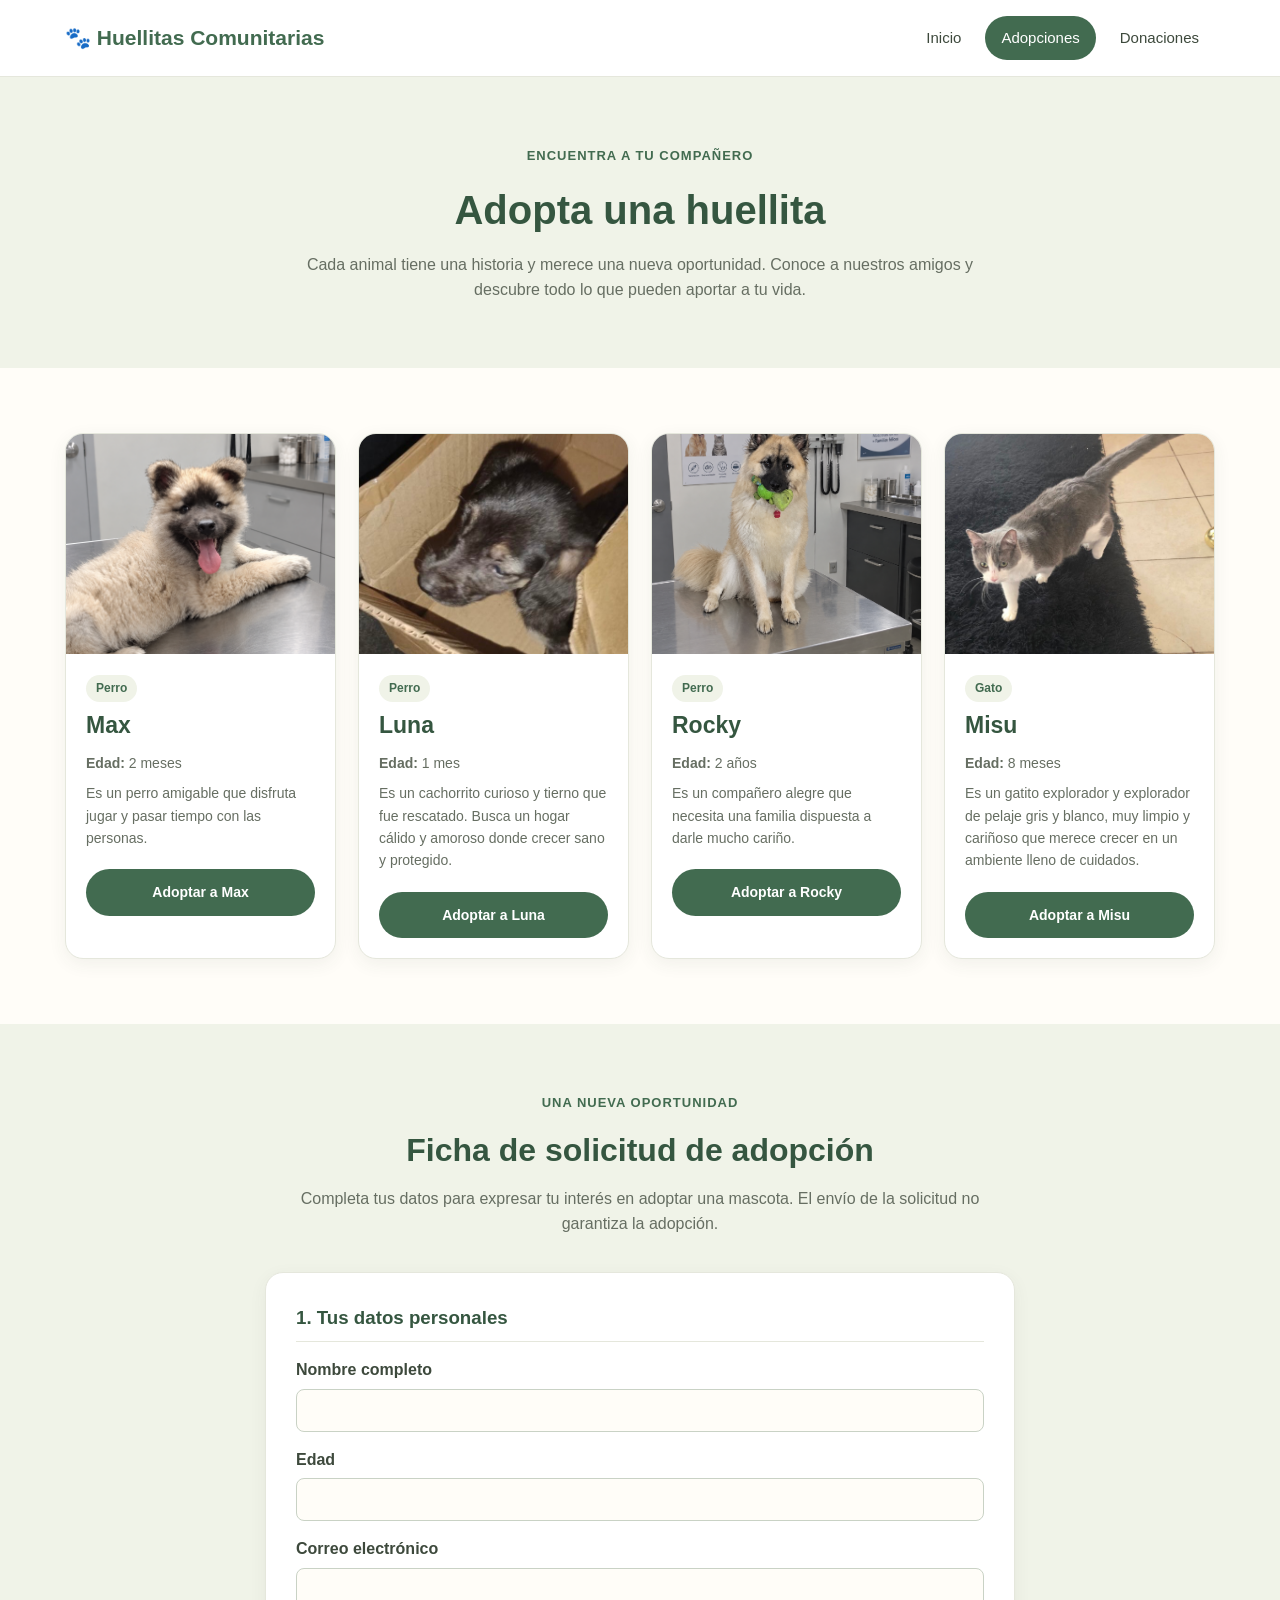
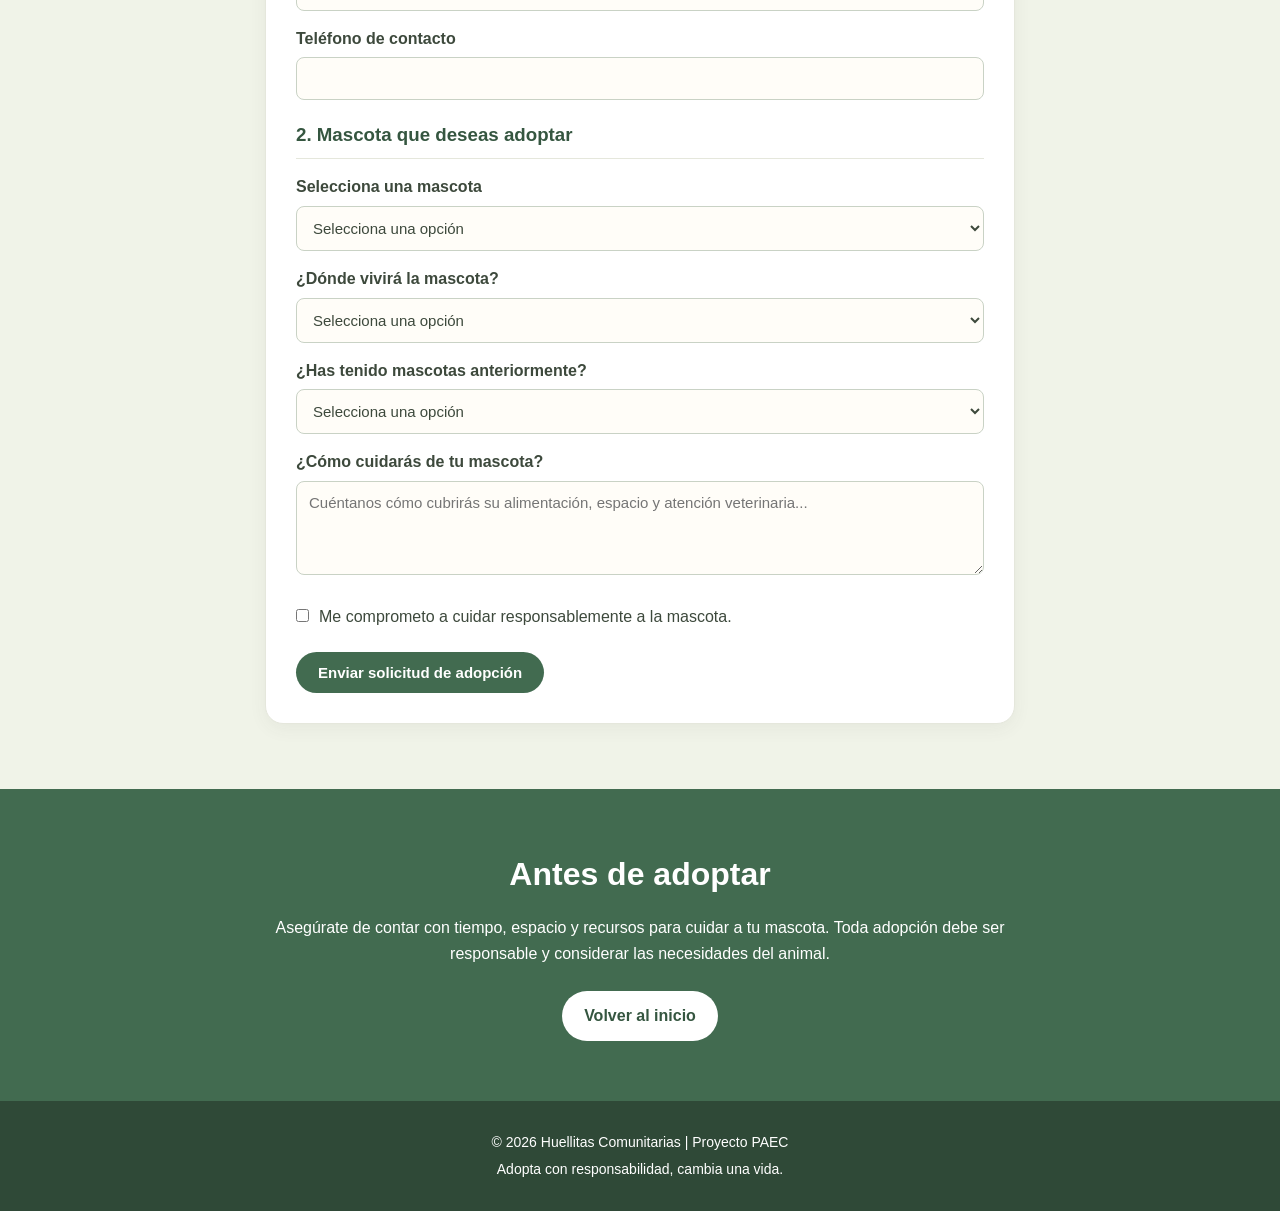
==== adopciones.html @ e8e5319f "Proyecto finalizado" ====
<!DOCTYPE html>
<html lang="es">
<head>
    <meta charset="UTF-8">
    <meta name="viewport" content="width=device-width, initial-scale=1.0">
    <title>Huellitas Comunitarias | Adopciones</title>
    <link rel="stylesheet" href="estilo.css">

    <style>
        .formulario-con-mensaje {
            display: flex;
            align-items: flex-start;
            gap: 24px;
            flex-wrap: wrap;
        }

        .formulario-con-mensaje .formulario {
            flex: 2;
            min-width: 280px;
        }

        .mensaje-enviado {
            flex: 1;
            min-width: 200px;
            padding: 22px;
            background: #e8f5e9;
            border: 2px solid #6a994e;
            border-radius: 12px;
            color: #386641;
            text-align: center;
            position: sticky;
            top: 20px;
        }

        .mensaje-enviado h3 {
            margin-top: 0;
        }

        .mensaje-enviado[hidden] {
            display: none;
        }

        @media (max-width: 650px) {
            .formulario-con-mensaje {
                flex-direction: column;
            }

            .formulario-con-mensaje .formulario,
            .mensaje-enviado {
                width: 100%;
                min-width: 0;
            }
        }
    </style>
</head>

<body>

<header>
    <div class="contenedor encabezado">
        <a href="index.html" class="logo">🐾 Huellitas Comunitarias</a>

        <nav aria-label="Menú principal">
            <a href="index.html">Inicio</a>
            <a href="adopciones.html" class="activo">Adopciones</a>
            <a href="donaciones.html">Donaciones</a>
        </nav>
    </div>
</header>

<main>

    <section class="cabecera-pagina">
        <span class="etiqueta">Encuentra a tu compañero</span>

        <h1>Adopta una huellita</h1>

        <p>
            Cada animal tiene una historia y merece una nueva
            oportunidad. Conoce a nuestros amigos y descubre
            todo lo que pueden aportar a tu vida.
        </p>
    </section>

    <section class="seccion contenedor">
        <div class="galeria">

            <article class="mascota">
                <img src="Imagenes/perrito2.png" alt="Perro de color dorado">

                <div class="mascota-info">
                    <span class="tipo">Perro</span>
                    <h2>Max</h2>
                    <p><strong>Edad:</strong> 2 meses </p>

                    <p>
                        Es un perro amigable que disfruta jugar
                        y pasar tiempo con las personas.
                    </p>

                    <a href="#ficha-adopcion"
                       class="boton boton-completo"
                       onclick="seleccionarMascota('Max')">
                        Adoptar a Max
                    </a>
                </div>
            </article>

            <article class="mascota">
                <img src="Imagenes/PERRO.jpeg" alt="Gato de pelaje gris">

                <div class="mascota-info">
                    <span class="tipo">Perro</span>
                    <h2>Luna</h2>
                    <p><strong>Edad:</strong> 1 mes</p>

                    <p>
Es un cachorrito curioso y tierno que fue rescatado. Busca un hogar cálido y amoroso donde crecer sano y protegido.
                    </p>

                    <a href="#ficha-adopcion"
                       class="boton boton-completo"
                       onclick="seleccionarMascota('Luna')">
                        Adoptar a Luna
                    </a>
                </div>
            </article>

            <article class="mascota">
                <img src="Imagenes/perrito.png" alt="Perro de color café">

                <div class="mascota-info">
                    <span class="tipo">Perro</span>
                    <h2>Rocky</h2>
                    <p><strong>Edad:</strong> 2 años</p>

                    <p>
                        Es un compañero alegre que necesita una
                        familia dispuesta a darle mucho cariño.
                    </p>

                    <a href="#ficha-adopcion"
                       class="boton boton-completo"
                       onclick="seleccionarMascota('Rocky')">
                        Adoptar a Rocky
                    </a>
                </div>
            </article>

            <article class="mascota">
                <img src="Imagenes/gato.jpeg" alt="Gato de pelaje claro">

                <div class="mascota-info">
                    <span class="tipo">Gato</span>
                    <h2>Misu</h2>
                    <p><strong>Edad:</strong> 8 meses</p>

                    <p>
                      Es un gatito explorador y explorador de pelaje gris y blanco, muy limpio y cariñoso que merece crecer en un ambiente lleno de cuidados.
                    </p>

                    <a href="#ficha-adopcion"
                       class="boton boton-completo"
                       onclick="seleccionarMascota('Michi')">
                        Adoptar a Misu
                    </a>
                </div>
            </article>

        </div>
    </section>

    <section class="seccion fondo-claro" id="ficha-adopcion">
        <div class="contenedor formulario-contenedor">

            <div class="titulo-seccion">
                <span class="etiqueta">Una nueva oportunidad</span>

                <h2>Ficha de solicitud de adopción</h2>

                <p>
                    Completa tus datos para expresar tu interés
                    en adoptar una mascota. El envío de la solicitud
                    no garantiza la adopción.
                </p>
            </div>

            <div class="formulario-con-mensaje">

                <form id="form-adopcion" class="formulario">

                    <h3>1. Tus datos personales</h3>

                    <label for="nombre-adopcion">Nombre completo</label>
                    <input type="text"
                           id="nombre-adopcion"
                           name="Nombre"
                           autocomplete="name"
                           required>

                    <label for="edad-adopcion">Edad</label>
                    <input type="number"
                           id="edad-adopcion"
                           name="Edad"
                           min="18"
                           required>

                    <label for="correo-adopcion">Correo electrónico</label>
                    <input type="email"
                           id="correo-adopcion"
                           name="Correo"
                           autocomplete="email"
                           required>

                    <label for="telefono-adopcion">Teléfono de contacto</label>
                    <input type="tel"
                           id="telefono-adopcion"
                           name="Telefono"
                           autocomplete="tel"
                           required>

                    <h3>2. Mascota que deseas adoptar</h3>

                    <label for="mascota-elegida">
                        Selecciona una mascota
                    </label>

                    <select id="mascota-elegida"
                            name="Mascota"
                            required>
                        <option value="">Selecciona una opción</option>
                        <option value="Max">Max - Perro</option>
                        <option value="Luna">Luna - Gata</option>
                        <option value="Rocky">Rocky - Perro</option>
                        <option value="Michi">Michi - Gato</option>
                    </select>

                    <label for="tipo-vivienda">
                        ¿Dónde vivirá la mascota?
                    </label>

                    <select id="tipo-vivienda"
                            name="Vivienda"
                            required>
                        <option value="">Selecciona una opción</option>
                        <option value="Casa">Casa</option>
                        <option value="Departamento">Departamento</option>
                        <option value="Otro">Otro</option>
                    </select>

                    <label for="experiencia">
                        ¿Has tenido mascotas anteriormente?
                    </label>

                    <select id="experiencia"
                            name="Experiencia"
                            required>
                        <option value="">Selecciona una opción</option>
                        <option value="Si">Sí</option>
                        <option value="No">No</option>
                    </select>

                    <label for="cuidados">
                        ¿Cómo cuidarás de tu mascota?
                    </label>

                    <textarea id="cuidados"
                              name="Cuidados"
                              rows="4"
                              placeholder="Cuéntanos cómo cubrirás su alimentación, espacio y atención veterinaria..."
                              required></textarea>

                    <label class="aceptacion">
                        <input type="checkbox"
                               name="Compromiso"
                               value="Aceptado"
                               required>

                        <span>
                            Me comprometo a cuidar responsablemente
                            a la mascota.
                        </span>
                    </label>

                    <button type="submit" class="boton">
                        Enviar solicitud de adopción
                    </button>

                </form>

                <aside id="mensaje-adopcion"
                       class="mensaje-enviado"
                       role="status"
                       aria-live="polite"
                       hidden>
                    <h3>Solicitud Enviada</h3>
                    <p>
                        Gracias por tu interés en adoptar.
                        Hemos registrado tu solicitud correctamente.
                    </p>
                    <p>¡Gracias por darle una oportunidad a una huellita!</p>
                </aside>

            </div>
        </div>
    </section>

    <section class="mensaje">
        <div class="contenedor">
            <h2>Antes de adoptar</h2>

            <p>
                Asegúrate de contar con tiempo, espacio y recursos
                para cuidar a tu mascota. Toda adopción debe ser
                responsable y considerar las necesidades del animal.
            </p>

            <a href="index.html" class="boton">
                Volver al inicio
            </a>
        </div>
    </section>

</main>

<footer>
    <p>© 2026 Huellitas Comunitarias | Proyecto PAEC</p>
    <p>Adopta con responsabilidad, cambia una vida.</p>
</footer>

<script>
    function seleccionarMascota(nombre) {
        document.getElementById("mascota-elegida").value = nombre;

        document.getElementById("ficha-adopcion").scrollIntoView({
            behavior: "smooth"
        });
    }

    document.getElementById("form-adopcion").addEventListener("submit", function(event) {
        event.preventDefault();

        const mensaje = document.getElementById("mensaje-adopcion");
        mensaje.hidden = false;

        mensaje.scrollIntoView({
            behavior: "smooth",
            block: "center"
        });
    });
</script>

</body>
</html>
---- estilo.css ----
/* ========================================
   CONFIGURACION GENERAL
======================================== */

* {
    margin: 0;
    padding: 0;
    box-sizing: border-box;
}

html {
    scroll-behavior: smooth;
    scroll-padding-top: 100px;
}

body {
    font-family: Arial, Helvetica, sans-serif;
    background-color: #FFFDF8;
    color: #3D493C;
    line-height: 1.6;
}

img {
    max-width: 100%;
    display: block;
}

a {
    text-decoration: none;
    color: inherit;
}

.contenedor {
    width: 90%;
    max-width: 1150px;
    margin: 0 auto;
}

/* ========================================
   ENCABEZADO Y MENU
======================================== */

header {
    background-color: #FFFFFF;
    border-bottom: 1px solid #E5E7DC;
    position: sticky;
    top: 0;
    z-index: 10;
}

.encabezado {
    min-height: 76px;
    display: flex;
    justify-content: space-between;
    align-items: center;
    gap: 20px;
}

.logo {
    color: #426B50;
    font-size: 21px;
    font-weight: bold;
}

nav {
    display: flex;
    align-items: center;
    gap: 8px;
}

nav a {
    padding: 10px 16px;
    border-radius: 25px;
    font-size: 15px;
    transition: 0.3s;
}

nav a:hover,
nav a.activo {
    background-color: #426B50;
    color: #FFFFFF;
}

/* ========================================
   PORTADA DE INICIO
======================================== */

.portada {
    display: flex;
    align-items: center;
    justify-content: space-between;
    gap: 45px;
    padding: 70px 7%;
    background-color: #F0F3E8;
}

.portada-texto {
    flex: 1;
}

.portada-texto h1 {
    font-size: 46px;
    line-height: 1.15;
    margin: 18px 0;
    color: #355640;
}

.portada-texto p {
    font-size: 17px;
    margin-bottom: 25px;
    max-width: 550px;
}

.portada-imagen {
    flex: 1;
}

.portada-imagen img {
    width: 100%;
    height: 370px;
    object-fit: cover;
    border-radius: 25px;
}

/* ========================================
   ETIQUETAS Y TITULOS
======================================== */

.etiqueta {
    display: inline-block;
    color: #426B50;
    font-size: 13px;
    font-weight: bold;
    text-transform: uppercase;
    letter-spacing: 1px;
}

.titulo-seccion {
    text-align: center;
    max-width: 700px;
    margin: 0 auto 35px;
}

.titulo-seccion h2,
.acopio h2 {
    color: #355640;
    font-size: 32px;
    margin: 10px 0;
}

.titulo-seccion p {
    color: #666E62;
}

/* ========================================
   BOTONES
======================================== */

.botones {
    display: flex;
    flex-wrap: wrap;
    gap: 12px;
}

.boton {
    display: inline-block;
    background-color: #426B50;
    color: #FFFFFF;
    padding: 12px 22px;
    border-radius: 25px;
    font-weight: bold;
    text-align: center;
    transition: 0.3s;
}

.boton:hover {
    background-color: #2F4F3A;
    transform: translateY(-2px);
}

.boton-claro {
    background-color: #FFFFFF;
    color: #426B50;
    border: 1px solid #426B50;
}

.boton-claro:hover {
    background-color: #E4EBDD;
    color: #355640;
}

.boton-completo {
    width: 100%;
    margin-top: 12px;
    font-size: 14px;
}

/* ========================================
   SECCIONES Y TARJETAS
======================================== */

.seccion {
    padding-top: 65px;
    padding-bottom: 65px;
}

.tarjetas {
    display: grid;
    grid-template-columns: repeat(3, minmax(0, 1fr));
    gap: 25px;
}

.tarjeta {
    background-color: #FFFFFF;
    border: 1px solid #E5E7DC;
    border-radius: 18px;
    padding: 28px;
    box-shadow: 0 5px 18px rgba(61, 73, 60, 0.05);
}

.tarjeta h3 {
    color: #355640;
    font-size: 20px;
    margin: 12px 0;
}

.tarjeta p {
    color: #666E62;
    margin-bottom: 12px;
}

.icono {
    font-size: 38px;
}

.enlace {
    display: inline-block;
    color: #426B50;
    font-weight: bold;
    margin-top: 5px;
}

.enlace:hover {
    text-decoration: underline;
}

/* ========================================
   MENSAJE DE CONCIENTIZACION
======================================== */

.mensaje {
    padding: 60px 20px;
    text-align: center;
    background-color: #426B50;
    color: #FFFFFF;
}

.mensaje h2 {
    font-size: 32px;
    margin-bottom: 15px;
}

.mensaje p {
    max-width: 750px;
    margin: 0 auto 25px;
}

.mensaje .boton {
    background-color: #FFFFFF;
    color: #355640;
}

.mensaje .boton:hover {
    background-color: #E4EBDD;
}

/* ========================================
   ENCABEZADO DE PAGINAS
======================================== */

.cabecera-pagina {
    text-align: center;
    padding: 65px 20px;
    background-color: #F0F3E8;
}

.cabecera-pagina h1 {
    font-size: 40px;
    color: #355640;
    margin: 10px 0;
}

.cabecera-pagina p {
    max-width: 700px;
    margin: 0 auto;
    color: #666E62;
}

/* ========================================
   GALERIA DE MASCOTAS
======================================== */

.galeria {
    display: grid;
    grid-template-columns: repeat(4, minmax(0, 1fr));
    gap: 22px;
}

.mascota {
    background-color: #FFFFFF;
    border: 1px solid #E5E7DC;
    border-radius: 18px;
    overflow: hidden;
    box-shadow: 0 5px 18px rgba(61, 73, 60, 0.07);
    transition: 0.3s;
}

.mascota:hover {
    transform: translateY(-5px);
}

.mascota img {
    width: 100%;
    height: 220px;
    object-fit: cover;
}

.mascota-info {
    padding: 20px;
}

.mascota-info h2 {
    color: #355640;
    font-size: 23px;
    margin: 5px 0;
}

.mascota-info p {
    color: #666E62;
    font-size: 14px;
    margin: 8px 0;
}

.tipo {
    display: inline-block;
    color: #426B50;
    background-color: #F0F3E8;
    padding: 4px 10px;
    border-radius: 20px;
    font-size: 12px;
    font-weight: bold;
}

/* ========================================
   LISTAS DE DONACIONES
======================================== */

.lista {
    list-style-position: inside;
    color: #666E62;
}

.lista li {
    margin: 10px 0;
}

/* ========================================
   CENTRO DE ACOPIO
======================================== */

.fondo-claro {
    background-color: #F0F3E8;
}

.acopio {
    display: grid;
    grid-template-columns: 1fr 1fr;
    gap: 40px;
    align-items: center;
}

.datos-acopio {
    background-color: #FFFFFF;
    border: 1px solid #E5E7DC;
    border-radius: 18px;
    padding: 28px;
}

.datos-acopio h3 {
    color: #355640;
    font-size: 23px;
    margin-bottom: 15px;
}

.datos-acopio p {
    margin: 10px 0;
}

.nota {
    border-top: 1px solid #E5E7DC;
    padding-top: 15px;
    color: #666E62;
    font-size: 14px;
}

/* ========================================
   FORMULARIOS
======================================== */

.formulario-contenedor {
    max-width: 750px;
    margin: 0 auto;
}

.formulario {
    background-color: #FFFFFF;
    padding: 30px;
    border: 1px solid #E5E7DC;
    border-radius: 18px;
    box-shadow: 0 5px 18px rgba(61, 73, 60, 0.06);
}

.formulario h3 {
    color: #355640;
    margin: 20px 0 15px;
    padding-bottom: 8px;
    border-bottom: 1px solid #E5E7DC;
}

.formulario h3:first-child {
    margin-top: 0;
}

.formulario label {
    display: block;
    font-weight: bold;
    margin: 15px 0 6px;
    color: #3D493C;
}

.formulario input:not([type="checkbox"]),
.formulario select,
.formulario textarea {
    width: 100%;
    padding: 12px;
    border: 1px solid #C9D2C5;
    border-radius: 8px;
    font-family: Arial, Helvetica, sans-serif;
    font-size: 15px;
    background-color: #FFFDF8;
    color: #3D493C;
}

.formulario input:focus,
.formulario select:focus,
.formulario textarea:focus {
    outline: 2px solid #426B50;
    outline-offset: 2px;
}

.formulario textarea {
    resize: vertical;
}

.formulario .aceptacion {
    display: flex;
    align-items: flex-start;
    gap: 10px;
    font-weight: normal;
    margin: 22px 0;
}

.formulario .aceptacion input {
    margin-top: 5px;
    accent-color: #426B50;
}

.formulario .aceptacion span {
    flex: 1;
}

.formulario button {
    border: none;
    cursor: pointer;
    font-family: Arial, Helvetica, sans-serif;
    font-size: 15px;
}

/* ========================================
   PIE DE PAGINA
======================================== */

footer {
    background-color: #2F4937;
    color: #FFFFFF;
    padding: 25px 15px;
    text-align: center;
    font-size: 14px;
}

footer p {
    margin: 5px 0;
}

/* ========================================
   ADAPTACION PARA TABLETAS
======================================== */

@media (max-width: 950px) {
    .galeria {
        grid-template-columns: repeat(2, minmax(0, 1fr));
    }

    .tarjetas {
        grid-template-columns: repeat(2, minmax(0, 1fr));
    }

    .portada {
        padding: 50px 5%;
        gap: 25px;
    }

    .portada-texto h1 {
        font-size: 36px;
    }
}

/* ========================================
   ADAPTACION PARA CELULARES
======================================== */

@media (max-width: 650px) {
    .encabezado {
        flex-direction: column;
        padding: 16px 0;
        gap: 12px;
    }

    .logo {
        font-size: 19px;
    }

    nav {
        width: 100%;
        justify-content: center;
        flex-wrap: wrap;
    }

    nav a {
        padding: 8px 12px;
        font-size: 14px;
    }

    .portada {
        flex-direction: column;
        padding: 40px 6%;
    }

    .portada-texto h1 {
        font-size: 34px;
    }

    .portada-imagen img {
        height: 260px;
    }

    .galeria,
    .tarjetas,
    .acopio {
        grid-template-columns: 1fr;
    }

    .cabecera-pagina h1 {
        font-size: 32px;
    }

    .titulo-seccion h2,
    .acopio h2,
    .mensaje h2 {
        font-size: 27px;
    }

    .seccion {
        padding-top: 45px;
        padding-bottom: 45px;
    }

    .botones {
        flex-direction: column;
    }

    .botones .boton {
        width: 100%;
    }

    .formulario {
        padding: 20px;
    }
}

/* Formulario y mensaje de confirmación */
.formulario-con-mensaje {
    display: flex;
    align-items: flex-start;
    gap: 25px;
    flex-wrap: wrap;
}

.formulario-con-mensaje form {
    flex: 2;
    min-width: 280px;
}

.mensaje-enviado {
    flex: 1;
    min-width: 200px;
    padding: 25px;
    background-color: #e4f3df;
    border: 2px solid #5b8c55;
    border-radius: 12px;
    color: #315b31;
    text-align: center;
    position: sticky;
    top: 20px;
}

.mensaje-enviado h3 {
    margin-top: 0;
    font-size: 22px;
}

.mensaje-enviado p {
    margin-bottom: 0;
    line-height: 1.5;
}

.mensaje-enviado[hidden] {
    display: none;
}

@media (max-width: 650px) {
    .formulario-con-mensaje {
        flex-direction: column;
    }

    .formulario-con-mensaje form,
    .mensaje-enviado {
        width: 100%;
        box-sizing: border-box;
    }
}
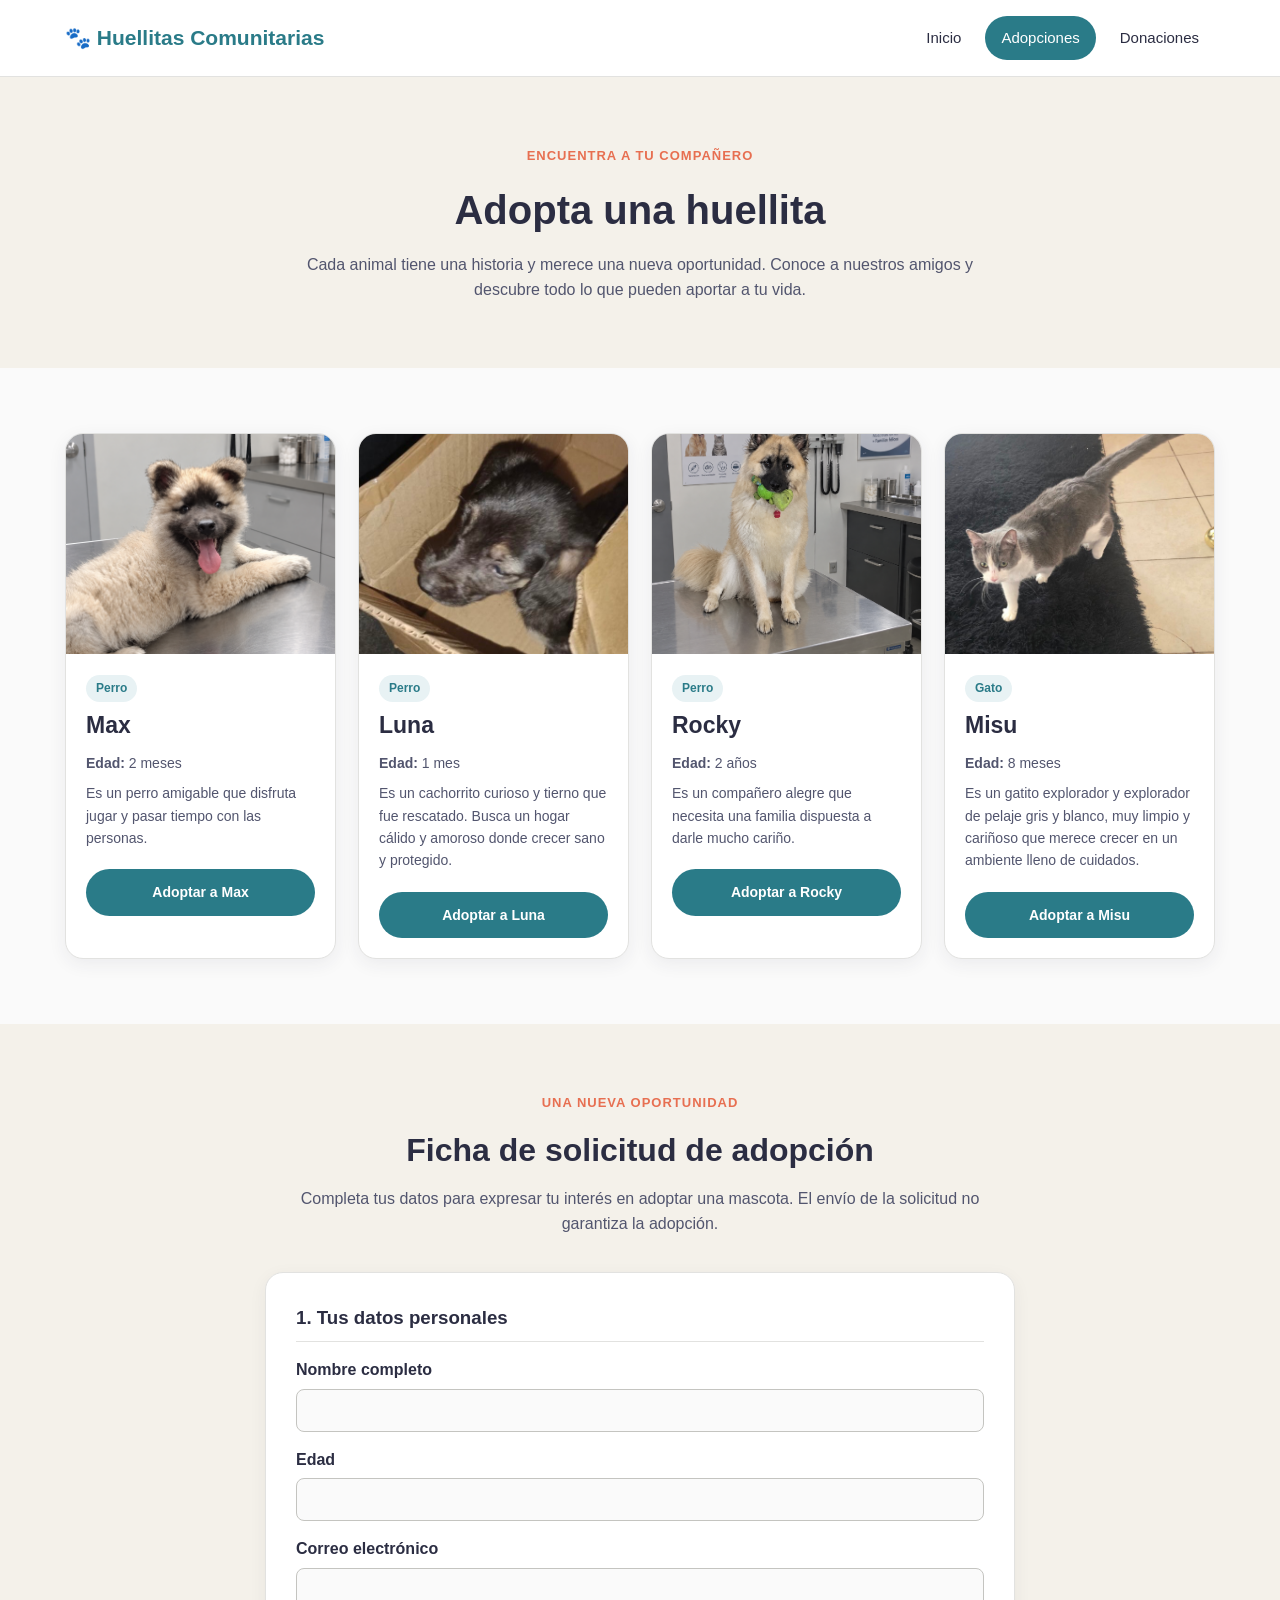
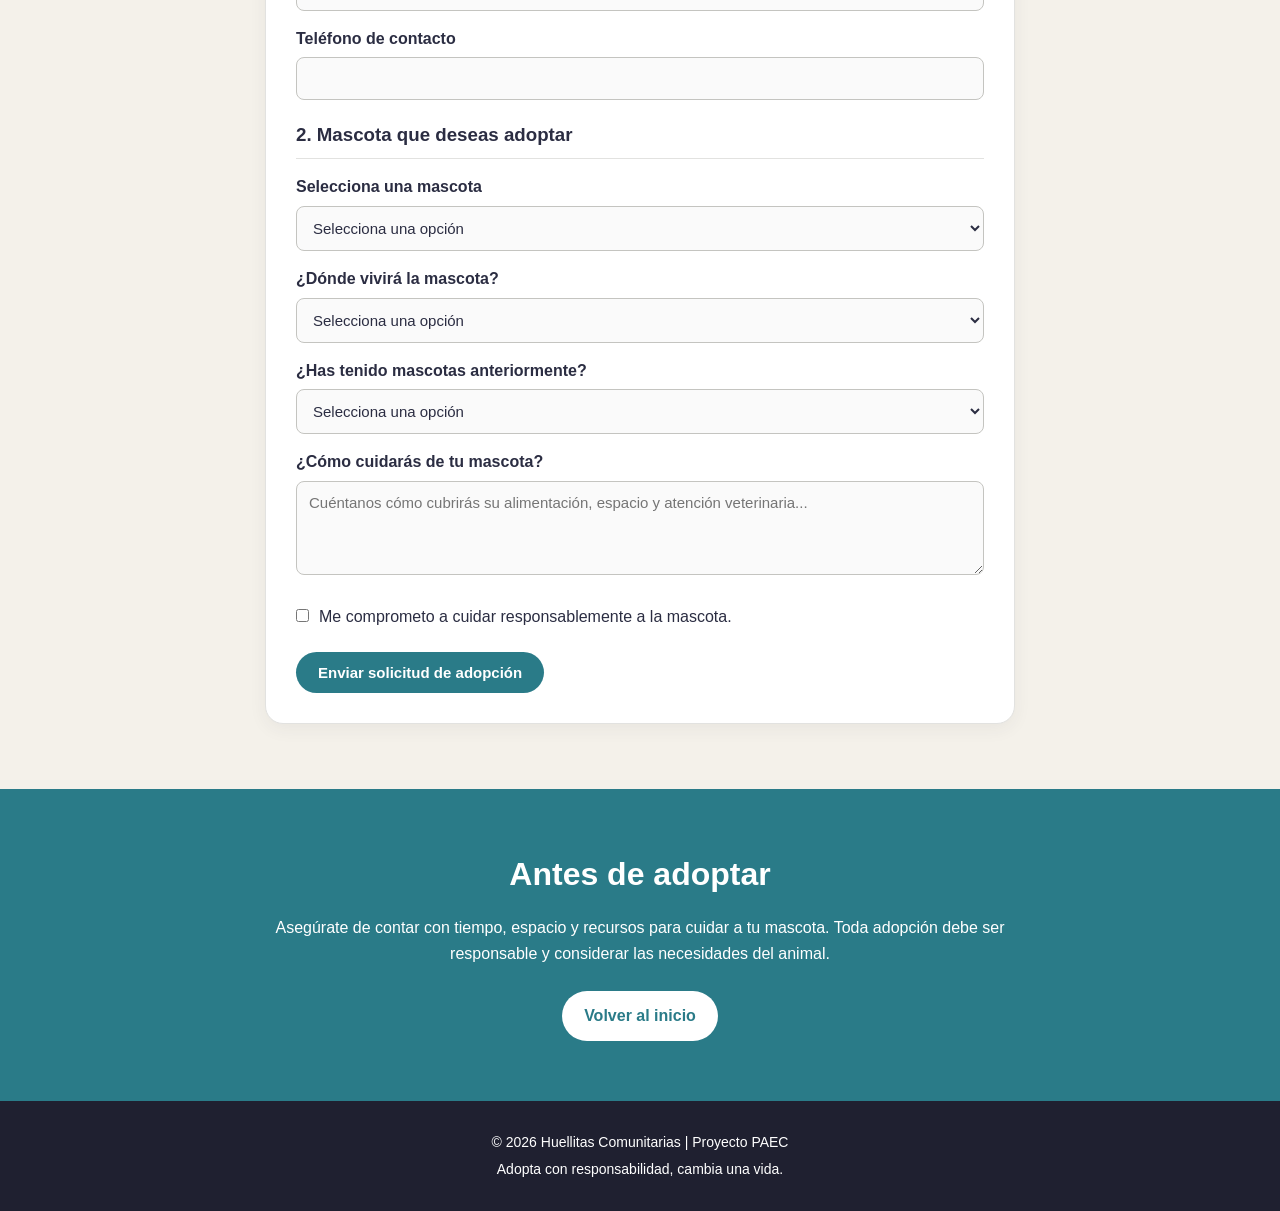
==== commit 1f113458: "Cambio de colores en el diseño" ====
--- a/adopciones.html
+++ b/adopciones.html
@@ -23,10 +23,10 @@
             flex: 1;
             min-width: 200px;
             padding: 22px;
-            background: #e8f5e9;
-            border: 2px solid #6a994e;
+            background: #E8F5E9;
+            border: 2px solid #2A7B88;
             border-radius: 12px;
-            color: #386641;
+            color: #1F5963;
             text-align: center;
             position: sticky;
             top: 20px;
@@ -351,4 +351,4 @@
 </script>
 
 </body>
-</html>
+</html>
--- a/estilo.css
+++ b/estilo.css
@@ -1,8 +1,3 @@
-
-/* ========================================
-   CONFIGURACION GENERAL
-======================================== */
-
 * {
     margin: 0;
     padding: 0;
@@ -16,8 +11,8 @@
 
 body {
     font-family: Arial, Helvetica, sans-serif;
-    background-color: #FFFDF8;
-    color: #3D493C;
+    background-color: #FAFAFA;
+    color: #2B2D42;
     line-height: 1.6;
 }
 
@@ -36,14 +31,9 @@
     max-width: 1150px;
     margin: 0 auto;
 }
-
-/* ========================================
-   ENCABEZADO Y MENU
-======================================== */
-
 header {
     background-color: #FFFFFF;
-    border-bottom: 1px solid #E5E7DC;
+    border-bottom: 1px solid #E2E2E0;
     position: sticky;
     top: 0;
     z-index: 10;
@@ -58,7 +48,7 @@
 }
 
 .logo {
-    color: #426B50;
+    color: #2A7B88;
     font-size: 21px;
     font-weight: bold;
 }
@@ -74,25 +64,21 @@
     border-radius: 25px;
     font-size: 15px;
     transition: 0.3s;
+    color: #2B2D42;
 }
 
 nav a:hover,
 nav a.activo {
-    background-color: #426B50;
+    background-color: #2A7B88;
     color: #FFFFFF;
 }
-
-/* ========================================
-   PORTADA DE INICIO
-======================================== */
-
 .portada {
     display: flex;
     align-items: center;
     justify-content: space-between;
     gap: 45px;
     padding: 70px 7%;
-    background-color: #F0F3E8;
+    background-color: #F4F1EA;
 }
 
 .portada-texto {
@@ -103,13 +89,14 @@
     font-size: 46px;
     line-height: 1.15;
     margin: 18px 0;
-    color: #355640;
+    color: #2B2D42;
 }
 
 .portada-texto p {
     font-size: 17px;
     margin-bottom: 25px;
     max-width: 550px;
+    color: #52556E;
 }
 
 .portada-imagen {
@@ -122,14 +109,9 @@
     object-fit: cover;
     border-radius: 25px;
 }
-
-/* ========================================
-   ETIQUETAS Y TITULOS
-======================================== */
-
 .etiqueta {
     display: inline-block;
-    color: #426B50;
+    color: #E76F51;
     font-size: 13px;
     font-weight: bold;
     text-transform: uppercase;
@@ -144,19 +126,14 @@
 
 .titulo-seccion h2,
 .acopio h2 {
-    color: #355640;
+    color: #2B2D42;
     font-size: 32px;
     margin: 10px 0;
 }
 
 .titulo-seccion p {
-    color: #666E62;
-}
-
-/* ========================================
-   BOTONES
-======================================== */
-
+    color: #52556E;
+}
 .botones {
     display: flex;
     flex-wrap: wrap;
@@ -165,7 +142,7 @@
 
 .boton {
     display: inline-block;
-    background-color: #426B50;
+    background-color: #2A7B88;
     color: #FFFFFF;
     padding: 12px 22px;
     border-radius: 25px;
@@ -175,19 +152,19 @@
 }
 
 .boton:hover {
-    background-color: #2F4F3A;
+    background-color: #1F5963;
     transform: translateY(-2px);
 }
 
 .boton-claro {
     background-color: #FFFFFF;
-    color: #426B50;
-    border: 1px solid #426B50;
+    color: #2A7B88;
+    border: 1px solid #2A7B88;
 }
 
 .boton-claro:hover {
-    background-color: #E4EBDD;
-    color: #355640;
+    background-color: #E8F2F4;
+    color: #1F5963;
 }
 
 .boton-completo {
@@ -196,10 +173,6 @@
     font-size: 14px;
 }
 
-/* ========================================
-   SECCIONES Y TARJETAS
-======================================== */
-
 .seccion {
     padding-top: 65px;
     padding-bottom: 65px;
@@ -213,20 +186,20 @@
 
 .tarjeta {
     background-color: #FFFFFF;
-    border: 1px solid #E5E7DC;
+    border: 1px solid #E2E2E0;
     border-radius: 18px;
     padding: 28px;
-    box-shadow: 0 5px 18px rgba(61, 73, 60, 0.05);
+    box-shadow: 0 5px 18px rgba(43, 45, 66, 0.05);
 }
 
 .tarjeta h3 {
-    color: #355640;
+    color: #2B2D42;
     font-size: 20px;
     margin: 12px 0;
 }
 
 .tarjeta p {
-    color: #666E62;
+    color: #52556E;
     margin-bottom: 12px;
 }
 
@@ -236,7 +209,7 @@
 
 .enlace {
     display: inline-block;
-    color: #426B50;
+    color: #2A7B88;
     font-weight: bold;
     margin-top: 5px;
 }
@@ -244,15 +217,10 @@
 .enlace:hover {
     text-decoration: underline;
 }
-
-/* ========================================
-   MENSAJE DE CONCIENTIZACION
-======================================== */
-
 .mensaje {
     padding: 60px 20px;
     text-align: center;
-    background-color: #426B50;
+    background-color: #2A7B88;
     color: #FFFFFF;
 }
 
@@ -268,39 +236,30 @@
 
 .mensaje .boton {
     background-color: #FFFFFF;
-    color: #355640;
+    color: #2A7B88;
 }
 
 .mensaje .boton:hover {
-    background-color: #E4EBDD;
-}
-
-/* ========================================
-   ENCABEZADO DE PAGINAS
-======================================== */
-
+    background-color: #E8F2F4;
+    color: #1F5963;
+}
 .cabecera-pagina {
     text-align: center;
     padding: 65px 20px;
-    background-color: #F0F3E8;
+    background-color: #F4F1EA;
 }
 
 .cabecera-pagina h1 {
     font-size: 40px;
-    color: #355640;
+    color: #2B2D42;
     margin: 10px 0;
 }
 
 .cabecera-pagina p {
     max-width: 700px;
     margin: 0 auto;
-    color: #666E62;
-}
-
-/* ========================================
-   GALERIA DE MASCOTAS
-======================================== */
-
+    color: #52556E;
+}
 .galeria {
     display: grid;
     grid-template-columns: repeat(4, minmax(0, 1fr));
@@ -309,10 +268,10 @@
 
 .mascota {
     background-color: #FFFFFF;
-    border: 1px solid #E5E7DC;
+    border: 1px solid #E2E2E0;
     border-radius: 18px;
     overflow: hidden;
-    box-shadow: 0 5px 18px rgba(61, 73, 60, 0.07);
+    box-shadow: 0 5px 18px rgba(43, 45, 66, 0.07);
     transition: 0.3s;
 }
 
@@ -331,46 +290,36 @@
 }
 
 .mascota-info h2 {
-    color: #355640;
+    color: #2B2D42;
     font-size: 23px;
     margin: 5px 0;
 }
 
 .mascota-info p {
-    color: #666E62;
+    color: #52556E;
     font-size: 14px;
     margin: 8px 0;
 }
 
 .tipo {
     display: inline-block;
-    color: #426B50;
-    background-color: #F0F3E8;
+    color: #2A7B88;
+    background-color: #E8F2F4;
     padding: 4px 10px;
     border-radius: 20px;
     font-size: 12px;
     font-weight: bold;
 }
-
-/* ========================================
-   LISTAS DE DONACIONES
-======================================== */
-
 .lista {
     list-style-position: inside;
-    color: #666E62;
+    color: #52556E;
 }
 
 .lista li {
     margin: 10px 0;
 }
-
-/* ========================================
-   CENTRO DE ACOPIO
-======================================== */
-
 .fondo-claro {
-    background-color: #F0F3E8;
+    background-color: #F4F1EA;
 }
 
 .acopio {
@@ -382,13 +331,13 @@
 
 .datos-acopio {
     background-color: #FFFFFF;
-    border: 1px solid #E5E7DC;
+    border: 1px solid #E2E2E0;
     border-radius: 18px;
     padding: 28px;
 }
 
 .datos-acopio h3 {
-    color: #355640;
+    color: #2B2D42;
     font-size: 23px;
     margin-bottom: 15px;
 }
@@ -398,16 +347,11 @@
 }
 
 .nota {
-    border-top: 1px solid #E5E7DC;
+    border-top: 1px solid #E2E2E0;
     padding-top: 15px;
-    color: #666E62;
+    color: #52556E;
     font-size: 14px;
 }
-
-/* ========================================
-   FORMULARIOS
-======================================== */
-
 .formulario-contenedor {
     max-width: 750px;
     margin: 0 auto;
@@ -416,16 +360,16 @@
 .formulario {
     background-color: #FFFFFF;
     padding: 30px;
-    border: 1px solid #E5E7DC;
+    border: 1px solid #E2E2E0;
     border-radius: 18px;
-    box-shadow: 0 5px 18px rgba(61, 73, 60, 0.06);
+    box-shadow: 0 5px 18px rgba(43, 45, 66, 0.06);
 }
 
 .formulario h3 {
-    color: #355640;
+    color: #2B2D42;
     margin: 20px 0 15px;
     padding-bottom: 8px;
-    border-bottom: 1px solid #E5E7DC;
+    border-bottom: 1px solid #E2E2E0;
 }
 
 .formulario h3:first-child {
@@ -436,7 +380,7 @@
     display: block;
     font-weight: bold;
     margin: 15px 0 6px;
-    color: #3D493C;
+    color: #2B2D42;
 }
 
 .formulario input:not([type="checkbox"]),
@@ -444,18 +388,18 @@
 .formulario textarea {
     width: 100%;
     padding: 12px;
-    border: 1px solid #C9D2C5;
+    border: 1px solid #C4C4C0;
     border-radius: 8px;
     font-family: Arial, Helvetica, sans-serif;
     font-size: 15px;
-    background-color: #FFFDF8;
-    color: #3D493C;
+    background-color: #FAFAFA;
+    color: #2B2D42;
 }
 
 .formulario input:focus,
 .formulario select:focus,
 .formulario textarea:focus {
-    outline: 2px solid #426B50;
+    outline: 2px solid #2A7B88;
     outline-offset: 2px;
 }
 
@@ -473,7 +417,7 @@
 
 .formulario .aceptacion input {
     margin-top: 5px;
-    accent-color: #426B50;
+    accent-color: #2A7B88;
 }
 
 .formulario .aceptacion span {
@@ -486,13 +430,8 @@
     font-family: Arial, Helvetica, sans-serif;
     font-size: 15px;
 }
-
-/* ========================================
-   PIE DE PAGINA
-======================================== */
-
 footer {
-    background-color: #2F4937;
+    background-color: #1F2030;
     color: #FFFFFF;
     padding: 25px 15px;
     text-align: center;
@@ -502,11 +441,6 @@
 footer p {
     margin: 5px 0;
 }
-
-/* ========================================
-   ADAPTACION PARA TABLETAS
-======================================== */
-
 @media (max-width: 950px) {
     .galeria {
         grid-template-columns: repeat(2, minmax(0, 1fr));
@@ -525,10 +459,6 @@
         font-size: 36px;
     }
 }
-
-/* ========================================
-   ADAPTACION PARA CELULARES
-======================================== */
 
 @media (max-width: 650px) {
     .encabezado {
@@ -599,7 +529,6 @@
     }
 }
 
-/* Formulario y mensaje de confirmación */
 .formulario-con-mensaje {
     display: flex;
     align-items: flex-start;
@@ -616,10 +545,10 @@
     flex: 1;
     min-width: 200px;
     padding: 25px;
-    background-color: #e4f3df;
-    border: 2px solid #5b8c55;
+    background-color: #E8F5E9;
+    border: 2px solid #2A7B88;
     border-radius: 12px;
-    color: #315b31;
+    color: #1F5963;
     text-align: center;
     position: sticky;
     top: 20px;
